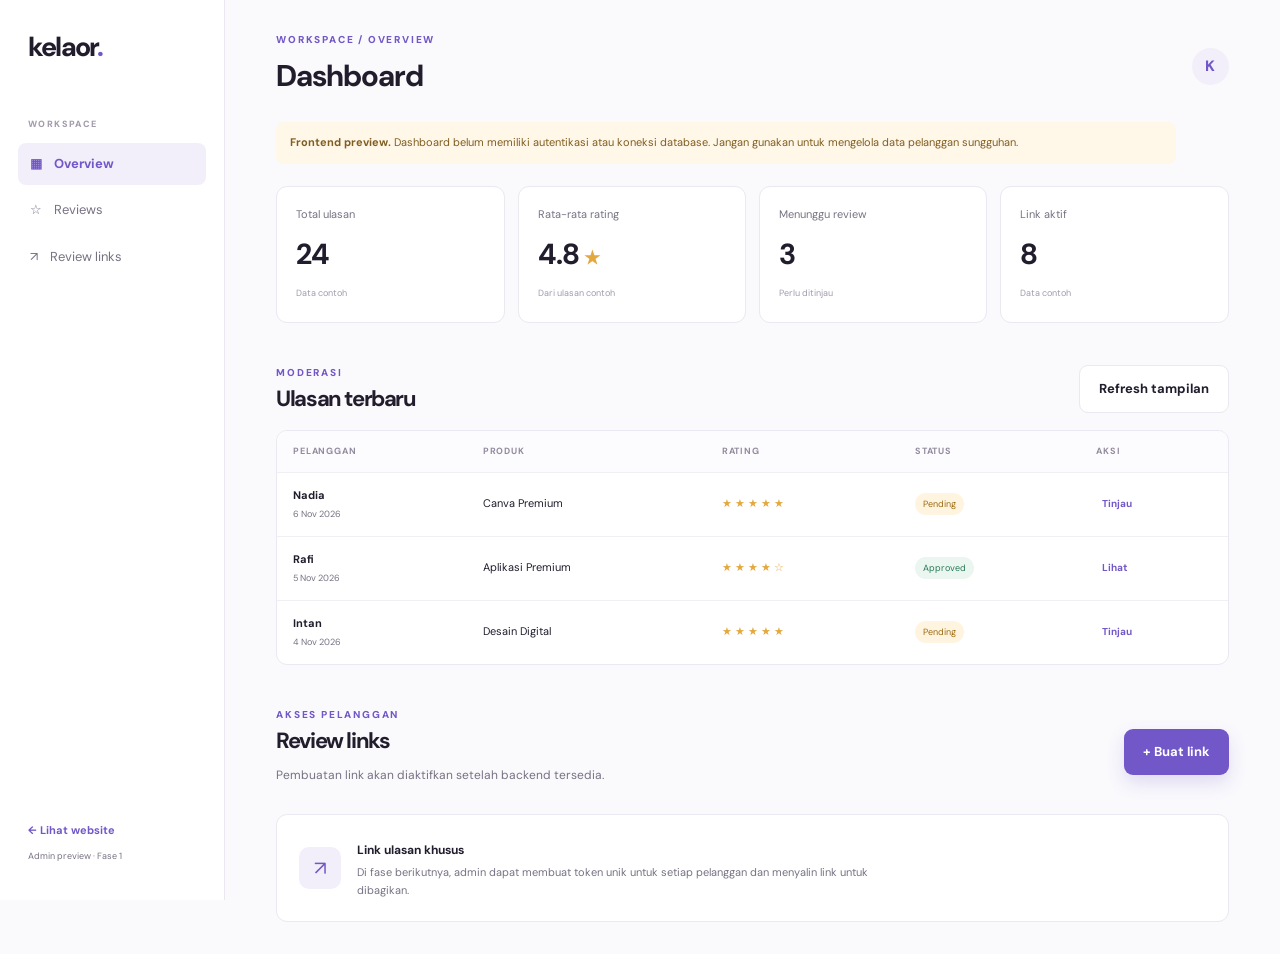
==== admin.html @ 6e0f7c02 "Add files via upload" ====
<!doctype html>
<html lang="id">
<head>
  <meta charset="utf-8"><meta name="viewport" content="width=device-width, initial-scale=1">
  <meta name="theme-color" content="#7157c8">
  <title>Admin Dashboard — Kelaor Reviews</title>
  <link rel="preconnect" href="https://fonts.googleapis.com"><link rel="preconnect" href="https://fonts.gstatic.com" crossorigin>
  <link href="https://fonts.googleapis.com/css2?family=DM+Sans:wght@400;500;600;700;800&display=swap" rel="stylesheet">
  <link rel="stylesheet" href="css/style.css"><script src="js/admin.js" defer></script>
</head>
<body class="admin-page">
  <aside class="admin-sidebar"><a class="brand" href="index.html">kelaor<span>.</span></a><p class="sidebar-label">WORKSPACE</p><a class="sidebar-link selected" href="#overview">▦ <span>Overview</span></a><a class="sidebar-link" href="#reviews">☆ <span>Reviews</span></a><a class="sidebar-link" href="#links">↗ <span>Review links</span></a><div class="sidebar-bottom"><a href="index.html">← Lihat website</a><span>Admin preview · Fase 1</span></div></aside>
  <main class="admin-main">
    <header class="admin-topbar"><div><p class="eyebrow">WORKSPACE / OVERVIEW</p><h1>Dashboard</h1></div><span class="admin-avatar">K</span></header>
    <div class="admin-preview-alert"><strong>Frontend preview.</strong> Dashboard belum memiliki autentikasi atau koneksi database. Jangan gunakan untuk mengelola data pelanggan sungguhan.</div>
    <section id="overview"><div class="stat-grid">
      <article class="stat-card"><span>Total ulasan</span><strong>24</strong><small>Data contoh</small></article>
      <article class="stat-card"><span>Rata-rata rating</span><strong>4.8 <em>★</em></strong><small>Dari ulasan contoh</small></article>
      <article class="stat-card"><span>Menunggu review</span><strong>3</strong><small>Perlu ditinjau</small></article>
      <article class="stat-card"><span>Link aktif</span><strong>8</strong><small>Data contoh</small></article>
    </div></section>
    <section class="admin-section" id="reviews"><div class="admin-section-heading"><div><p class="eyebrow">MODERASI</p><h2>Ulasan terbaru</h2></div><button class="button button-outline" type="button" id="demo-refresh">Refresh tampilan</button></div>
      <div class="admin-table-wrap"><table class="admin-table"><thead><tr><th>Pelanggan</th><th>Produk</th><th>Rating</th><th>Status</th><th>Aksi</th></tr></thead><tbody id="admin-review-rows">
        <tr><td><strong>Nadia</strong><small>6 Nov 2026</small></td><td>Canva Premium</td><td class="stars">★★★★★</td><td><span class="status status-pending">Pending</span></td><td><button class="table-action" type="button">Tinjau</button></td></tr>
        <tr><td><strong>Rafi</strong><small>5 Nov 2026</small></td><td>Aplikasi Premium</td><td class="stars">★★★★☆</td><td><span class="status status-approved">Approved</span></td><td><button class="table-action" type="button">Lihat</button></td></tr>
        <tr><td><strong>Intan</strong><small>4 Nov 2026</small></td><td>Desain Digital</td><td class="stars">★★★★★</td><td><span class="status status-pending">Pending</span></td><td><button class="table-action" type="button">Tinjau</button></td></tr>
      </tbody></table></div>
    </section>
    <section class="admin-section" id="links"><div class="admin-section-heading"><div><p class="eyebrow">AKSES PELANGGAN</p><h2>Review links</h2><p class="muted">Pembuatan link akan diaktifkan setelah backend tersedia.</p></div><button class="button button-primary" type="button" id="create-link">+ Buat link</button></div>
      <div class="link-placeholder"><div class="link-placeholder-icon">↗</div><div><strong>Link ulasan khusus</strong><p>Di fase berikutnya, admin dapat membuat token unik untuk setiap pelanggan dan menyalin link untuk dibagikan.</p></div></div>
    </section>
  </main>
</body>
</html>
---- css/style.css ----
/* Kelaor Reviews — Fase 1 frontend */
:root{--ink:#211d2d;--muted:#777283;--purple:#7157c8;--purple-dark:#5d43b3;--lavender:#f2effb;--line:#ebe8f1;--surface:#fff;--soft:#faf9fc;--green:#287a57;--green-bg:#eaf6ef;--amber:#e3a83e;--shadow:0 18px 50px rgba(43,31,76,.08)}
*{box-sizing:border-box}html{scroll-behavior:smooth}body{margin:0;background:var(--surface);color:var(--ink);font-family:"DM Sans",Arial,sans-serif;font-size:15px;line-height:1.6}a{color:inherit;text-decoration:none}button,input,textarea,select{font:inherit}.page-wrap{width:min(1120px,calc(100% - 48px));margin-inline:auto}.site-header{height:82px;padding:0 max(24px,calc((100vw - 1120px)/2));display:flex;align-items:center;justify-content:space-between;border-bottom:1px solid var(--line);background:#fff}.brand{font-size:27px;font-weight:800;letter-spacing:-1.8px}.brand span,.about-mark span{color:var(--purple)}.header-nav{display:flex;align-items:center;gap:32px;font-size:13px;font-weight:600;color:var(--muted)}.header-nav a:hover,.header-nav .active{color:var(--purple)}.header-nav .nav-cta{border:1px solid var(--line);border-radius:99px;padding:9px 16px;color:var(--ink)}
.hero{min-height:510px;display:grid;grid-template-columns:1.05fr .95fr;align-items:center;gap:60px;padding-block:76px}.eyebrow{margin:0 0 14px;color:var(--purple);font-size:10px;font-weight:800;letter-spacing:1.8px}.eyebrow-dot{display:inline-block;width:7px;height:7px;background:var(--purple);border-radius:50%;margin-right:7px}.hero h1,.form-intro h1{font-size:clamp(42px,5.2vw,66px);line-height:1.08;letter-spacing:-3.4px;margin:0 0 22px;font-weight:700}.hero h1 span{color:var(--purple)}.hero-description{max-width:500px;color:var(--muted);font-size:15px;line-height:1.85;margin:0 0 30px}.button{display:inline-flex;align-items:center;justify-content:center;gap:22px;border:0;border-radius:9px;padding:13px 19px;font-size:13px;font-weight:700;cursor:pointer;transition:.2s}.button-primary{background:var(--purple);color:white;box-shadow:0 8px 18px rgba(113,87,200,.18)}.button-primary:hover{background:var(--purple-dark);transform:translateY(-1px)}.button-outline{background:white;color:var(--ink);border:1px solid var(--line)}.button-full{width:100%}
.hero-art{height:330px;position:relative;display:grid;place-items:center;background:radial-gradient(ellipse at center,#f1edfc 0%,#faf9fd 58%,transparent 70%)}.art-orbit{position:absolute;border:1px solid rgba(113,87,200,.14);border-radius:50%;width:310px;height:310px}.orbit-two{width:390px;height:250px;transform:rotate(-28deg)}.rating-card{position:relative;width:270px;padding:25px 27px;background:white;border:1px solid #efecf5;border-radius:17px;box-shadow:var(--shadow)}.rating-card-top{display:flex;justify-content:space-between;align-items:center}.mini-label{font-size:9px;letter-spacing:1.2px;color:var(--muted);font-weight:800}.rating-icon{color:var(--purple);font-size:20px}.rating-number{font-size:55px;letter-spacing:-3px;font-weight:700;line-height:1.35}.rating-number span{font-size:17px;color:var(--muted);letter-spacing:0}.stars{color:var(--amber);letter-spacing:3px;font-size:14px}.stars-large{font-size:17px}.rating-card p{font-size:11px;color:var(--muted);margin:9px 0 0}.floating-note{position:absolute;right:0;bottom:32px;display:flex;align-items:center;gap:10px;padding:12px 15px;background:white;border:1px solid var(--line);border-radius:11px;box-shadow:var(--shadow);font-size:10px;color:var(--muted)}.floating-note strong{color:var(--ink)}.note-check{width:25px;height:25px;display:grid;place-items:center;border-radius:50%;background:var(--green-bg);color:var(--green);font-weight:800}
.review-section{padding-block:55px 90px}.section-heading,.reviews-toolbar,.admin-section-heading{display:flex;justify-content:space-between;align-items:end;gap:20px}.section-heading h2,.how-inner h2,.about-section h2,.admin-section h2{font-size:34px;line-height:1.2;letter-spacing:-1.4px;margin:0}.section-side-note,.muted{font-size:12px;color:var(--muted)}.review-summary{margin-top:32px;padding:25px 30px;border:1px solid var(--line);border-radius:14px;display:grid;grid-template-columns:230px 1fr;gap:35px;align-items:center}.summary-score{display:flex;align-items:center;gap:16px}.summary-score>strong{font-size:49px;letter-spacing:-2px}.summary-score span{display:block;color:var(--muted);font-size:11px;margin-top:3px}.rating-bars{display:grid;gap:7px}.rating-row{display:grid;grid-template-columns:12px 1fr 26px;gap:10px;align-items:center;font-size:10px;color:var(--muted)}.bar-track{height:6px;background:#f0edf5;border-radius:99px;overflow:hidden}.bar-fill{height:100%;background:var(--purple);border-radius:99px}.reviews-toolbar{margin-top:45px;align-items:center}.reviews-toolbar h3{font-size:18px;margin:0 0 2px}.toolbar-controls{display:flex;gap:9px}.toolbar-controls select{border:1px solid var(--line);background:white;color:var(--ink);border-radius:8px;padding:10px 30px 10px 12px;font-size:11px;outline-color:var(--purple)}.review-grid{display:grid;grid-template-columns:repeat(3,1fr);gap:15px;margin-top:20px}.review-card{border:1px solid var(--line);border-radius:12px;padding:20px;min-height:190px;display:flex;flex-direction:column;gap:12px;transition:.2s}.review-card:hover{border-color:#d8d0ef;box-shadow:0 10px 30px rgba(43,31,76,.05)}.review-card-top{display:flex;justify-content:space-between;align-items:center;gap:10px}.customer{display:flex;align-items:center;gap:10px}.avatar{width:34px;height:34px;border-radius:50%;display:grid;place-items:center;background:var(--lavender);color:var(--purple);font-size:12px;font-weight:800}.customer strong{display:block;font-size:12px}.customer small,.review-date{font-size:10px;color:var(--muted)}.verified{font-size:9px;color:var(--green);background:var(--green-bg);border-radius:99px;padding:4px 7px;white-space:nowrap}.review-comment{font-size:12px;color:#555161;line-height:1.75;margin:0;flex:1}.review-card-footer{padding-top:10px;border-top:1px solid #f1eff5;display:flex;justify-content:space-between;gap:10px;font-size:10px;color:var(--muted)}.review-card-footer strong{font-weight:600;color:#514b60}.empty-state{text-align:center;color:var(--muted);padding:35px}.hidden{display:none!important}.demo-note{font-size:10px;color:#918b9d;margin-top:20px}
.how-section{background:var(--lavender);padding:65px 0}.how-inner{display:grid;grid-template-columns:1fr .8fr;gap:80px;align-items:center}.how-inner h2{font-size:37px}.how-copy p{font-size:14px;color:#5e586b;line-height:1.8;margin-top:0}.how-copy .muted{font-size:11px}.about-section{display:flex;align-items:center;gap:55px;padding-block:85px}.about-mark{width:105px;height:105px;border-radius:25px;background:var(--lavender);display:grid;place-items:center;font-size:57px;font-weight:800;letter-spacing:-5px;color:var(--ink);flex:none}.about-section h2{font-size:30px}.about-text{max-width:560px;color:var(--muted);font-size:13px}.site-footer{min-height:85px;border-top:1px solid var(--line);display:flex;align-items:center;justify-content:space-between;color:var(--muted);font-size:10px}.site-footer .brand{color:var(--ink);font-size:22px}.site-footer>a:last-child{color:var(--purple);font-weight:700}
.form-page{background:var(--soft);min-height:100vh}.back-link{font-size:12px;color:var(--muted)}.form-shell{width:min(590px,calc(100% - 36px));margin:60px auto 85px}.form-intro{text-align:center;margin-bottom:30px}.form-intro h1{font-size:43px;letter-spacing:-2px;margin-bottom:12px}.form-intro>p:last-child{max-width:460px;margin:auto;color:var(--muted);font-size:13px}.review-form{background:white;border:1px solid var(--line);border-radius:16px;padding:28px;box-shadow:var(--shadow)}.form-demo-alert,.admin-preview-alert{padding:12px 14px;border-radius:8px;background:#fff7e8;color:#805d20;font-size:11px;line-height:1.6;margin-bottom:22px}.field{display:grid;gap:7px;margin-bottom:19px}.field label,.rating-field legend{font-size:12px;font-weight:700}.field input,.field textarea{width:100%;border:1px solid var(--line);border-radius:8px;padding:12px 13px;outline:none;font-size:12px;background:white;color:var(--ink)}.field input:focus,.field textarea:focus{border-color:var(--purple);box-shadow:0 0 0 3px rgba(113,87,200,.1)}.field textarea{resize:vertical}.field-hint{font-size:10px;color:var(--muted)}.rating-field{border:0;padding:0;margin:0 0 20px}.star-picker{display:flex;flex-direction:row-reverse;justify-content:flex-end;gap:4px;margin:7px 0}.star-picker input{position:absolute;opacity:0;pointer-events:none}.star-picker label{font-size:31px;color:#ddd8e8;cursor:pointer;line-height:1.4}.star-picker label:hover,.star-picker label:hover~label,.star-picker input:checked~label{color:var(--amber)}.star-picker input:focus-visible+label{outline:2px solid var(--purple);outline-offset:3px}.consent{display:flex;align-items:flex-start;gap:9px;color:var(--muted);font-size:10px;line-height:1.6;margin:18px 0}.consent input{accent-color:var(--purple);margin-top:3px}.form-feedback{font-size:11px;text-align:center;color:var(--green);margin-bottom:0}.form-page .site-footer{background:var(--soft)}.sr-only{position:absolute;width:1px;height:1px;padding:0;margin:-1px;overflow:hidden;clip:rect(0,0,0,0);white-space:nowrap;border:0}
.admin-page{background:#faf9fc;min-height:100vh}.admin-sidebar{position:fixed;inset:0 auto 0 0;width:225px;background:white;border-right:1px solid var(--line);padding:25px 18px;display:flex;flex-direction:column;z-index:2}.admin-sidebar .brand{padding:0 10px 40px}.sidebar-label{font-size:9px;font-weight:800;letter-spacing:1.4px;color:#a19bab;padding:0 10px}.sidebar-link{padding:11px 12px;border-radius:8px;color:var(--muted);font-size:13px;display:flex;gap:12px;align-items:center;margin:2px 0}.sidebar-link.selected{background:var(--lavender);color:var(--purple);font-weight:700}.sidebar-bottom{margin-top:auto;display:grid;gap:9px;padding:12px 10px;font-size:11px;color:var(--muted)}.sidebar-bottom a{color:var(--purple);font-weight:700}.sidebar-bottom span{font-size:9px}.admin-main{margin-left:225px;padding:32px clamp(22px,4vw,55px);max-width:1500px}.admin-topbar{display:flex;justify-content:space-between;align-items:center;margin-bottom:22px}.admin-topbar h1{font-size:30px;letter-spacing:-1px;margin:0}.admin-topbar .eyebrow{margin-bottom:4px}.admin-avatar{width:37px;height:37px;display:grid;place-items:center;border-radius:50%;background:var(--lavender);color:var(--purple);font-weight:800}.admin-preview-alert{max-width:900px}.stat-grid{display:grid;grid-template-columns:repeat(4,1fr);gap:13px}.stat-card{background:white;border:1px solid var(--line);border-radius:11px;padding:19px}.stat-card span{display:block;font-size:11px;color:var(--muted)}.stat-card strong{display:block;font-size:29px;letter-spacing:-1px;margin:8px 0 1px}.stat-card strong em{font-style:normal;color:var(--amber);font-size:18px}.stat-card small{font-size:9px;color:#a19bab}.admin-section{margin-top:42px}.admin-section-heading{margin-bottom:17px;align-items:center}.admin-section-heading h2{font-size:22px}.admin-section-heading .eyebrow{margin-bottom:5px}.admin-table-wrap{overflow-x:auto;background:white;border:1px solid var(--line);border-radius:11px}.admin-table{width:100%;border-collapse:collapse;text-align:left;white-space:nowrap}.admin-table th{background:#fcfbfd;color:#928b9e;font-size:9px;text-transform:uppercase;letter-spacing:.8px;padding:13px 16px}.admin-table td{padding:14px 16px;border-top:1px solid #f1eff5;font-size:11px}.admin-table td strong,.admin-table td small{display:block}.admin-table td small{font-size:9px;color:var(--muted);margin-top:3px}.status{padding:5px 8px;border-radius:99px;font-size:9px}.status-pending{background:#fff4df;color:#9a6b13}.status-approved{background:var(--green-bg);color:var(--green)}.table-action{border:0;background:none;color:var(--purple);font-size:10px;font-weight:700;cursor:pointer}.link-placeholder{display:flex;gap:16px;align-items:center;padding:22px;background:white;border:1px solid var(--line);border-radius:11px}.link-placeholder-icon{width:42px;height:42px;display:grid;place-items:center;border-radius:10px;background:var(--lavender);color:var(--purple);font-size:20px}.link-placeholder strong{font-size:12px}.link-placeholder p{font-size:11px;color:var(--muted);margin:3px 0 0;max-width:540px}
@media(max-width:800px){.hero{gap:25px;grid-template-columns:1fr  .85fr}.hero h1{font-size:48px}.hero-art{transform:scale(.9)}.review-grid{grid-template-columns:repeat(2,1fr)}.stat-grid{grid-template-columns:repeat(2,1fr)}.admin-sidebar{width:190px}.admin-main{margin-left:190px}.how-inner{gap:30px}}
@media(max-width:600px){.page-wrap{width:calc(100% - 36px)}.site-header{height:68px;padding-inline:18px}.brand{font-size:24px}.header-nav{gap:14px;font-size:11px}.header-nav a:nth-child(2){display:none}.header-nav .nav-cta{padding:7px 10px}.hero{display:flex;flex-direction:column;align-items:stretch;padding-block:58px 35px;gap:15px}.hero h1{font-size:46px;letter-spacing:-2.5px}.hero-description{font-size:13px}.hero-art{height:280px;transform:none}.art-orbit{width:260px;height:260px}.orbit-two{width:310px;height:210px}.rating-card{width:245px;padding:20px 23px}.floating-note{right:0;bottom:12px}.review-section{padding-block:40px 65px}.section-heading{align-items:start;flex-direction:column;gap:5px}.section-heading h2{font-size:29px}.review-summary{grid-template-columns:1fr;gap:20px;padding:20px}.summary-score>strong{font-size:42px}.reviews-toolbar{align-items:start;flex-direction:column;gap:13px;margin-top:35px}.toolbar-controls{width:100%}.toolbar-controls select{flex:1;min-width:0;padding:10px 7px;font-size:10px}.review-grid{grid-template-columns:1fr}.review-card{min-height:165px}.how-section{padding:48px 0}.how-inner{grid-template-columns:1fr;gap:15px}.how-inner h2{font-size:32px}.about-section{padding-block:60px;gap:20px;align-items:flex-start}.about-mark{width:65px;height:65px;border-radius:17px;font-size:38px}.about-section h2{font-size:24px}.about-text{font-size:11px}.site-footer{min-height:75px}.site-footer>span{font-size:9px}.form-shell{margin-top:42px}.form-intro h1{font-size:36px}.review-form{padding:20px}.admin-sidebar{position:static;width:auto;height:auto;padding:13px 18px;display:flex;flex-direction:row;align-items:center;gap:15px;border-right:0;border-bottom:1px solid var(--line)}.admin-sidebar .brand{padding:0}.sidebar-label,.sidebar-bottom{display:none}.sidebar-link{font-size:10px;padding:8px}.sidebar-link span{display:none}.admin-main{margin:0;padding:23px 16px}.admin-topbar h1{font-size:25px}.stat-grid{gap:8px}.stat-card{padding:13px}.stat-card strong{font-size:25px}.admin-section-heading{align-items:flex-start}.admin-section-heading .button{padding:10px;font-size:10px}.link-placeholder{align-items:flex-start;padding:15px}}
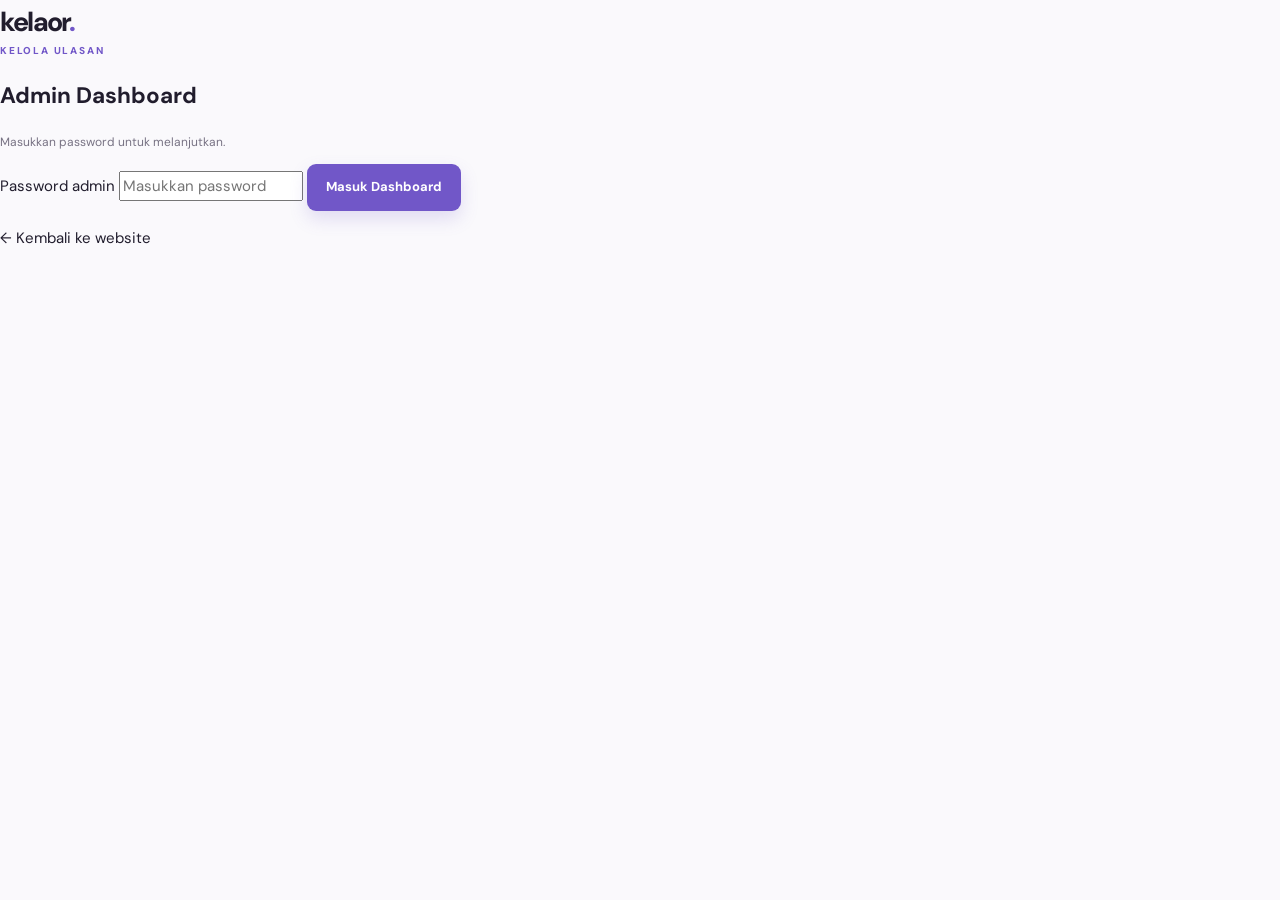
==== commit 196a73bc: "Update admin.html" ====
--- a/admin.html
+++ b/admin.html
@@ -1,34 +1,134 @@
+
 <!doctype html>
 <html lang="id">
 <head>
-  <meta charset="utf-8"><meta name="viewport" content="width=device-width, initial-scale=1">
+  <meta charset="utf-8">
+  <meta name="viewport" content="width=device-width, initial-scale=1">
   <meta name="theme-color" content="#7157c8">
   <title>Admin Dashboard — Kelaor Reviews</title>
-  <link rel="preconnect" href="https://fonts.googleapis.com"><link rel="preconnect" href="https://fonts.gstatic.com" crossorigin>
+
+  <link rel="preconnect" href="https://fonts.googleapis.com">
+  <link rel="preconnect" href="https://fonts.gstatic.com" crossorigin>
   <link href="https://fonts.googleapis.com/css2?family=DM+Sans:wght@400;500;600;700;800&display=swap" rel="stylesheet">
-  <link rel="stylesheet" href="css/style.css"><script src="js/admin.js" defer></script>
+
+  <link rel="stylesheet" href="css/style.css">
+  <script src="js/admin.js" defer></script>
 </head>
+
 <body class="admin-page">
-  <aside class="admin-sidebar"><a class="brand" href="index.html">kelaor<span>.</span></a><p class="sidebar-label">WORKSPACE</p><a class="sidebar-link selected" href="#overview">▦ <span>Overview</span></a><a class="sidebar-link" href="#reviews">☆ <span>Reviews</span></a><a class="sidebar-link" href="#links">↗ <span>Review links</span></a><div class="sidebar-bottom"><a href="index.html">← Lihat website</a><span>Admin preview · Fase 1</span></div></aside>
-  <main class="admin-main">
-    <header class="admin-topbar"><div><p class="eyebrow">WORKSPACE / OVERVIEW</p><h1>Dashboard</h1></div><span class="admin-avatar">K</span></header>
-    <div class="admin-preview-alert"><strong>Frontend preview.</strong> Dashboard belum memiliki autentikasi atau koneksi database. Jangan gunakan untuk mengelola data pelanggan sungguhan.</div>
-    <section id="overview"><div class="stat-grid">
-      <article class="stat-card"><span>Total ulasan</span><strong>24</strong><small>Data contoh</small></article>
-      <article class="stat-card"><span>Rata-rata rating</span><strong>4.8 <em>★</em></strong><small>Dari ulasan contoh</small></article>
-      <article class="stat-card"><span>Menunggu review</span><strong>3</strong><small>Perlu ditinjau</small></article>
-      <article class="stat-card"><span>Link aktif</span><strong>8</strong><small>Data contoh</small></article>
-    </div></section>
-    <section class="admin-section" id="reviews"><div class="admin-section-heading"><div><p class="eyebrow">MODERASI</p><h2>Ulasan terbaru</h2></div><button class="button button-outline" type="button" id="demo-refresh">Refresh tampilan</button></div>
-      <div class="admin-table-wrap"><table class="admin-table"><thead><tr><th>Pelanggan</th><th>Produk</th><th>Rating</th><th>Status</th><th>Aksi</th></tr></thead><tbody id="admin-review-rows">
-        <tr><td><strong>Nadia</strong><small>6 Nov 2026</small></td><td>Canva Premium</td><td class="stars">★★★★★</td><td><span class="status status-pending">Pending</span></td><td><button class="table-action" type="button">Tinjau</button></td></tr>
-        <tr><td><strong>Rafi</strong><small>5 Nov 2026</small></td><td>Aplikasi Premium</td><td class="stars">★★★★☆</td><td><span class="status status-approved">Approved</span></td><td><button class="table-action" type="button">Lihat</button></td></tr>
-        <tr><td><strong>Intan</strong><small>4 Nov 2026</small></td><td>Desain Digital</td><td class="stars">★★★★★</td><td><span class="status status-pending">Pending</span></td><td><button class="table-action" type="button">Tinjau</button></td></tr>
-      </tbody></table></div>
+  <main class="admin-container">
+
+    <!-- LOGIN -->
+    <section id="login-section" class="admin-login">
+      <a class="brand" href="index.html">kelaor<span>.</span></a>
+
+      <div class="admin-login-card">
+        <p class="eyebrow">KELOLA ULASAN</p>
+        <h1>Admin Dashboard</h1>
+        <p class="muted">Masukkan password untuk melanjutkan.</p>
+
+        <form id="login-form">
+          <label for="admin-password">Password admin</label>
+          <input
+            type="password"
+            id="admin-password"
+            name="password"
+            placeholder="Masukkan password"
+            autocomplete="current-password"
+            required
+          >
+
+          <button class="button button-primary" id="login-button" type="submit">
+            Masuk Dashboard
+          </button>
+
+          <p id="login-message" class="admin-message" role="alert"></p>
+        </form>
+      </div>
+
+      <a class="admin-back-link" href="index.html">← Kembali ke website</a>
     </section>
-    <section class="admin-section" id="links"><div class="admin-section-heading"><div><p class="eyebrow">AKSES PELANGGAN</p><h2>Review links</h2><p class="muted">Pembuatan link akan diaktifkan setelah backend tersedia.</p></div><button class="button button-primary" type="button" id="create-link">+ Buat link</button></div>
-      <div class="link-placeholder"><div class="link-placeholder-icon">↗</div><div><strong>Link ulasan khusus</strong><p>Di fase berikutnya, admin dapat membuat token unik untuk setiap pelanggan dan menyalin link untuk dibagikan.</p></div></div>
+
+    <!-- DASHBOARD -->
+    <section id="dashboard-section" hidden>
+      <header class="admin-dashboard-header">
+        <div>
+          <a class="brand" href="index.html">kelaor<span>.</span></a>
+          <p class="eyebrow">WORKSPACE / MODERASI</p>
+          <h1>Dashboard</h1>
+          <p class="muted">Kelola ulasan pelanggan Kelaor.</p>
+        </div>
+
+        <div class="admin-header-actions">
+          <button class="button button-outline" id="refresh-button" type="button">
+            Refresh
+          </button>
+          <button class="button button-outline" id="logout-button" type="button">
+            Logout
+          </button>
+        </div>
+      </header>
+
+      <div id="dashboard-message" class="admin-message" role="status"></div>
+
+      <div class="stat-grid">
+        <article class="stat-card">
+          <span>Total ulasan</span>
+          <strong id="stat-total">0</strong>
+          <small>Seluruh ulasan</small>
+        </article>
+
+        <article class="stat-card">
+          <span>Rata-rata rating</span>
+          <strong id="stat-average">0.0 ★</strong>
+          <small>Semua ulasan</small>
+        </article>
+
+        <article class="stat-card">
+          <span>Menunggu review</span>
+          <strong id="stat-pending">0</strong>
+          <small>Status Pending</small>
+        </article>
+
+        <article class="stat-card">
+          <span>Disetujui</span>
+          <strong id="stat-approved">0</strong>
+          <small>Status Approved</small>
+        </article>
+      </div>
+
+      <section class="admin-reviews-section">
+        <div class="admin-section-heading">
+          <div>
+            <p class="eyebrow">MODERASI</p>
+            <h2>Daftar ulasan</h2>
+          </div>
+
+          <select id="review-filter" aria-label="Filter status ulasan">
+            <option value="All">Semua status</option>
+            <option value="Pending">Pending</option>
+            <option value="Approved">Approved</option>
+            <option value="Rejected">Rejected</option>
+          </select>
+        </div>
+
+        <div id="reviews-loading" class="admin-empty">
+          Memuat data ulasan...
+        </div>
+
+        <div id="reviews-list" class="admin-reviews-list"></div>
+
+        <div id="reviews-empty" class="admin-empty" hidden>
+          Belum ada ulasan untuk ditampilkan.
+        </div>
+      </section>
+
+      <footer class="admin-footer">
+        <a href="index.html">← Lihat website Kelaor</a>
+        <span>Kelaor Reviews Admin</span>
+      </footer>
     </section>
+
   </main>
 </body>
 </html>
